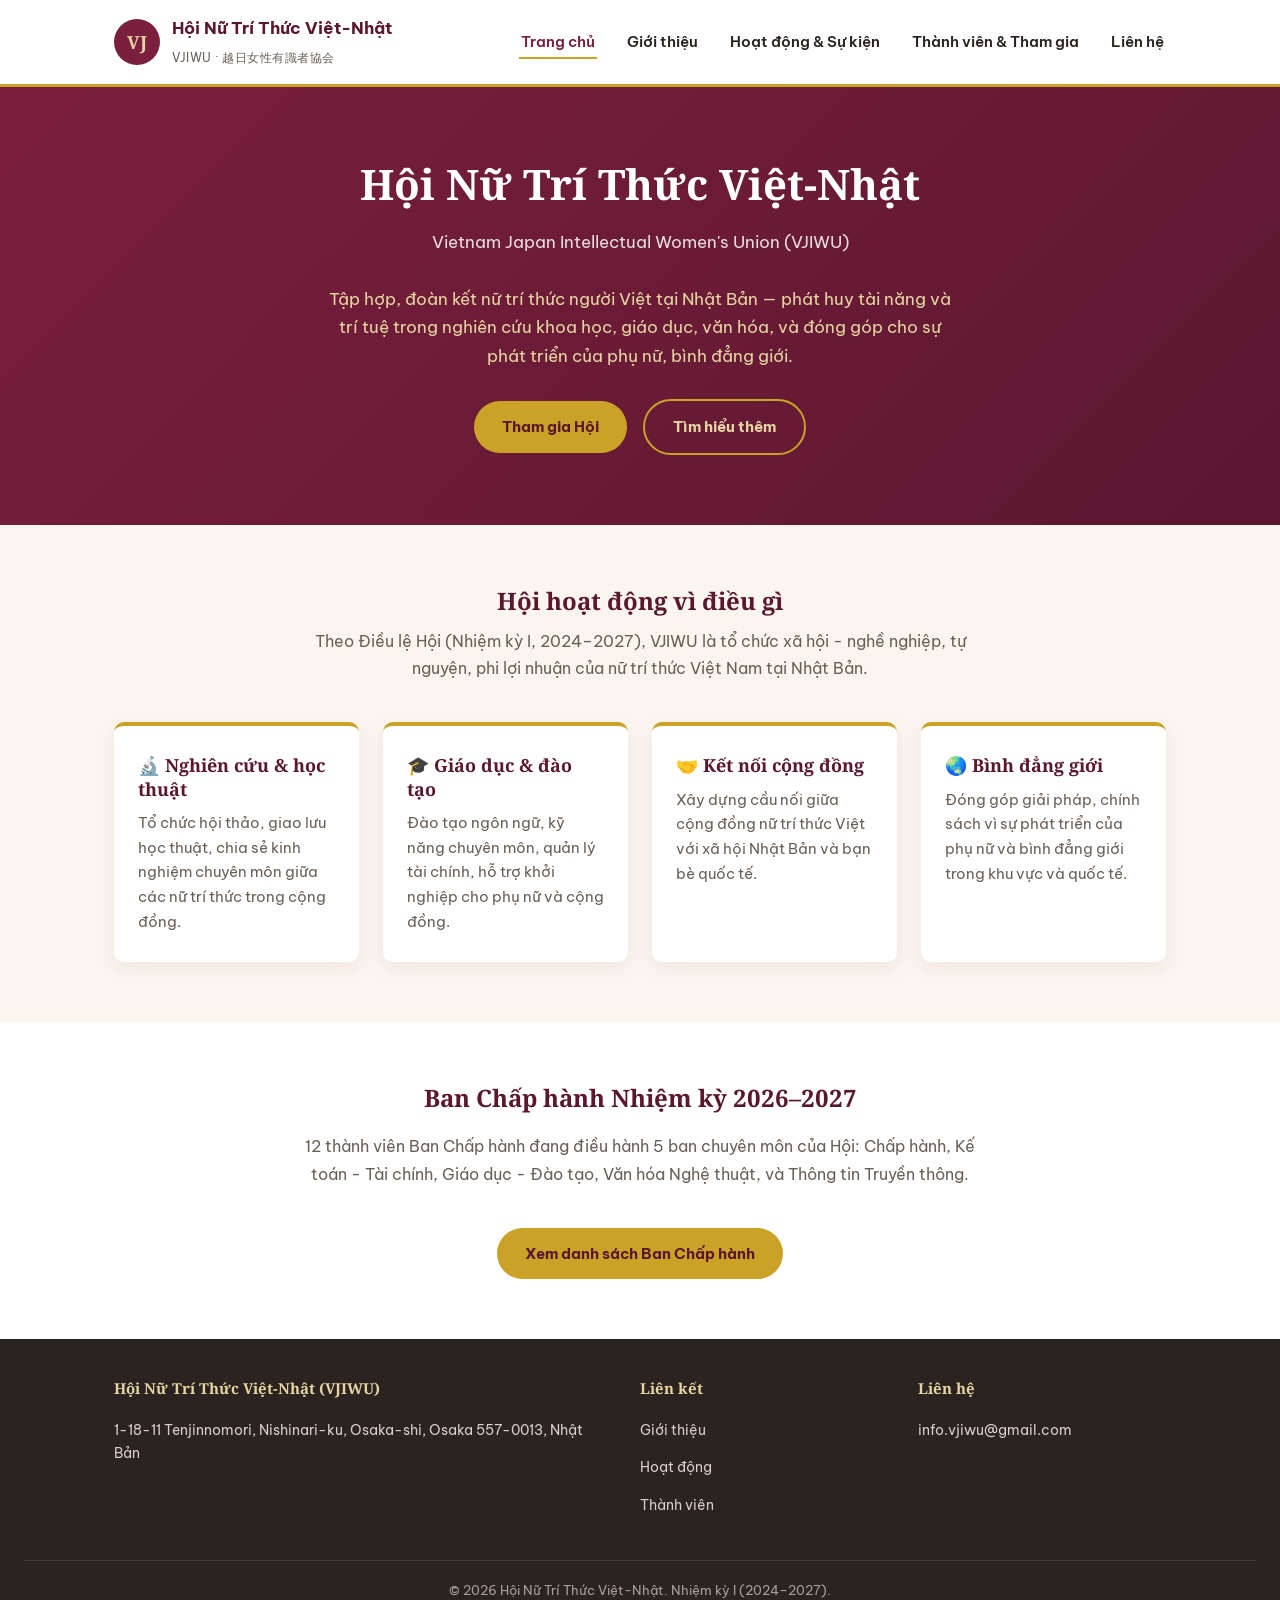
==== index.html @ aff11910 "Add files via upload" ====
<!DOCTYPE html>
<html lang="vi">
<head>
<meta charset="UTF-8">
<meta name="viewport" content="width=device-width, initial-scale=1.0">
<title>Hội Nữ Trí Thức Việt-Nhật (VJIWU)</title>
<meta name="description" content="Hội Nữ Trí Thức Việt-Nhật (VJIWU) - tập hợp, đoàn kết nữ trí thức người Việt tại Nhật Bản, thúc đẩy nghiên cứu, giáo dục, văn hóa và bình đẳng giới.">
<link rel="preconnect" href="https://fonts.googleapis.com">
<link href="https://fonts.googleapis.com/css2?family=Be+Vietnam+Pro:wght@400;500;600;700&family=Noto+Serif:wght@600;700&display=swap" rel="stylesheet">
<link rel="stylesheet" href="css/style.css">
</head>
<body>

<header class="site-header">
  <div class="nav-wrap">
    <div class="brand">
      <div class="brand-logo">VJ</div>
      <div class="brand-text">
        <span class="name-vi">Hội Nữ Trí Thức Việt-Nhật</span>
        <span class="name-en">VJIWU · 越日女性有識者協会</span>
      </div>
    </div>
    <button class="menu-toggle" aria-label="Mở menu">&#9776;</button>
    <nav class="main-nav">
      <ul>
        <li><a href="index.html" class="active">Trang chủ</a></li>
        <li><a href="gioi-thieu.html">Giới thiệu</a></li>
        <li><a href="hoat-dong.html">Hoạt động &amp; Sự kiện</a></li>
        <li><a href="thanh-vien.html">Thành viên &amp; Tham gia</a></li>
        <li><a href="lien-he.html">Liên hệ</a></li>
      </ul>
    </nav>
  </div>
</header>

<section class="hero">
  <div class="container">
    <h1>Hội Nữ Trí Thức Việt-Nhật</h1>
    <p class="hero-sub">Vietnam Japan Intellectual Women's Union (VJIWU)</p>
    <p>Tập hợp, đoàn kết nữ trí thức người Việt tại Nhật Bản — phát huy tài năng và trí tuệ trong nghiên cứu khoa học, giáo dục, văn hóa, và đóng góp cho sự phát triển của phụ nữ, bình đẳng giới.</p>
    <a href="thanh-vien.html#tham-gia" class="btn">Tham gia Hội</a>
    <a href="gioi-thieu.html" class="btn btn-outline" style="margin-left:12px;">Tìm hiểu thêm</a>
  </div>
</section>

<section class="block">
  <div class="container">
    <h2 class="section-title">Hội hoạt động vì điều gì</h2>
    <p class="section-lede">Theo Điều lệ Hội (Nhiệm kỳ I, 2024–2027), VJIWU là tổ chức xã hội - nghề nghiệp, tự nguyện, phi lợi nhuận của nữ trí thức Việt Nam tại Nhật Bản.</p>
    <div class="grid">
      <div class="card">
        <h3>🔬 Nghiên cứu &amp; học thuật</h3>
        <p>Tổ chức hội thảo, giao lưu học thuật, chia sẻ kinh nghiệm chuyên môn giữa các nữ trí thức trong cộng đồng.</p>
      </div>
      <div class="card">
        <h3>🎓 Giáo dục &amp; đào tạo</h3>
        <p>Đào tạo ngôn ngữ, kỹ năng chuyên môn, quản lý tài chính, hỗ trợ khởi nghiệp cho phụ nữ và cộng đồng.</p>
      </div>
      <div class="card">
        <h3>🤝 Kết nối cộng đồng</h3>
        <p>Xây dựng cầu nối giữa cộng đồng nữ trí thức Việt với xã hội Nhật Bản và bạn bè quốc tế.</p>
      </div>
      <div class="card">
        <h3>🌏 Bình đẳng giới</h3>
        <p>Đóng góp giải pháp, chính sách vì sự phát triển của phụ nữ và bình đẳng giới trong khu vực và quốc tế.</p>
      </div>
    </div>
  </div>
</section>

<section class="block alt">
  <div class="container" style="text-align:center;">
    <h2>Ban Chấp hành Nhiệm kỳ 2026–2027</h2>
    <p class="section-lede">12 thành viên Ban Chấp hành đang điều hành 5 ban chuyên môn của Hội: Chấp hành, Kế toán - Tài chính, Giáo dục - Đào tạo, Văn hóa Nghệ thuật, và Thông tin Truyền thông.</p>
    <a href="thanh-vien.html" class="btn">Xem danh sách Ban Chấp hành</a>
  </div>
</section>

<footer class="site-footer">
  <div class="container">
    <div>
      <h4>Hội Nữ Trí Thức Việt-Nhật (VJIWU)</h4>
      <p>1-18-11 Tenjinnomori, Nishinari-ku, Osaka-shi, Osaka 557-0013, Nhật Bản</p>
    </div>
    <div>
      <h4>Liên kết</h4>
      <p><a href="gioi-thieu.html">Giới thiệu</a></p>
      <p><a href="hoat-dong.html">Hoạt động</a></p>
      <p><a href="thanh-vien.html">Thành viên</a></p>
    </div>
    <div>
      <h4>Liên hệ</h4>
      <p><a href="mailto:info.vjiwu@gmail.com">info.vjiwu@gmail.com</a></p>
    </div>
  </div>
  <div class="footer-bottom">© 2026 Hội Nữ Trí Thức Việt-Nhật. Nhiệm kỳ I (2024–2027).</div>
</footer>

<script src="js/main.js"></script>
</body>
</html>
---- css/style.css ----
/* ===== Hội Nữ Trí Thức Việt-Nhật (VJIWU) — Style dùng chung ===== */

:root {
  --maroon: #7a1f3d;
  --maroon-dark: #5c1730;
  --gold: #c9a227;
  --gold-light: #e6d5a3;
  --cream: #faf6ef;
  --ink: #2b2320;
  --gray: #6b6058;
  --white: #ffffff;
  --radius: 10px;
  --shadow: 0 6px 20px rgba(122, 31, 61, 0.08);
  --max-width: 1100px;
}

* { box-sizing: border-box; }

html { scroll-behavior: smooth; }

body {
  margin: 0;
  font-family: "Be Vietnam Pro", "Noto Sans", Arial, sans-serif;
  color: var(--ink);
  background: var(--cream);
  line-height: 1.7;
}

h1, h2, h3, h4 {
  font-family: "Noto Serif", Georgia, serif;
  color: var(--maroon-dark);
  line-height: 1.3;
  margin-top: 0;
}

a { color: var(--maroon); text-decoration: none; }
a:hover { color: var(--gold); }

img { max-width: 100%; display: block; }

.container {
  max-width: var(--max-width);
  margin: 0 auto;
  padding: 0 24px;
}

/* ===== Header / Nav ===== */
header.site-header {
  background: var(--white);
  border-bottom: 3px solid var(--gold);
  position: sticky;
  top: 0;
  z-index: 100;
}

.nav-wrap {
  display: flex;
  align-items: center;
  justify-content: space-between;
  padding: 14px 24px;
  max-width: var(--max-width);
  margin: 0 auto;
}

.brand {
  display: flex;
  align-items: center;
  gap: 12px;
}

.brand-logo {
  width: 46px;
  height: 46px;
  border-radius: 50%;
  background: var(--maroon);
  color: var(--gold-light);
  display: flex;
  align-items: center;
  justify-content: center;
  font-family: "Noto Serif", serif;
  font-weight: 700;
  font-size: 18px;
  flex-shrink: 0;
}

.brand-text .name-vi {
  font-weight: 700;
  color: var(--maroon-dark);
  font-size: 17px;
  display: block;
}

.brand-text .name-en {
  font-size: 12px;
  color: var(--gray);
  letter-spacing: 0.5px;
}

nav.main-nav ul {
  list-style: none;
  display: flex;
  gap: 28px;
  margin: 0;
  padding: 0;
}

nav.main-nav a {
  color: var(--ink);
  font-weight: 600;
  font-size: 15px;
  padding: 6px 2px;
  border-bottom: 2px solid transparent;
}

nav.main-nav a.active,
nav.main-nav a:hover {
  color: var(--maroon);
  border-bottom-color: var(--gold);
}

.menu-toggle {
  display: none;
  background: none;
  border: none;
  font-size: 26px;
  color: var(--maroon-dark);
  cursor: pointer;
}

@media (max-width: 760px) {
  .menu-toggle { display: block; }
  nav.main-nav {
    display: none;
    width: 100%;
    order: 3;
  }
  nav.main-nav.open { display: block; }
  nav.main-nav ul {
    flex-direction: column;
    gap: 0;
    padding: 10px 0;
  }
  nav.main-nav li { border-top: 1px solid #eee; }
  nav.main-nav a { display: block; padding: 12px 4px; }
  .nav-wrap { flex-wrap: wrap; }
}

/* ===== Hero ===== */
.hero {
  background: linear-gradient(135deg, var(--maroon) 0%, var(--maroon-dark) 100%);
  color: var(--white);
  padding: 70px 24px;
  text-align: center;
}

.hero h1 {
  color: var(--white);
  font-size: clamp(28px, 4vw, 42px);
  max-width: 780px;
  margin: 0 auto 16px;
}

.hero p {
  color: var(--gold-light);
  max-width: 640px;
  margin: 0 auto 28px;
  font-size: 17px;
}

.hero-sub {
  color: rgba(255,255,255,0.85) !important;
}

.btn {
  display: inline-block;
  background: var(--gold);
  color: var(--maroon-dark);
  font-weight: 700;
  padding: 13px 28px;
  border-radius: 30px;
  border: none;
  cursor: pointer;
  font-size: 15px;
  transition: transform 0.15s ease, box-shadow 0.15s ease;
}

.btn:hover {
  color: var(--maroon-dark);
  transform: translateY(-2px);
  box-shadow: 0 8px 18px rgba(0,0,0,0.18);
}

.btn-outline {
  background: transparent;
  border: 2px solid var(--gold);
  color: var(--gold-light);
}

/* ===== Page header (non-home) ===== */
.page-hero {
  background: var(--maroon-dark);
  color: var(--white);
  padding: 48px 24px;
  text-align: center;
}
.page-hero h1 { color: var(--white); margin-bottom: 8px; }
.page-hero p { color: var(--gold-light); margin: 0; }

/* ===== Sections ===== */
section.block {
  padding: 60px 0;
}

section.block.alt {
  background: var(--white);
}

.section-title {
  text-align: center;
  margin-bottom: 12px;
}

.section-lede {
  text-align: center;
  color: var(--gray);
  max-width: 680px;
  margin: 0 auto 40px;
}

/* ===== Cards / Grid ===== */
.grid {
  display: grid;
  gap: 24px;
  grid-template-columns: repeat(auto-fit, minmax(240px, 1fr));
}

.card {
  background: var(--white);
  border-radius: var(--radius);
  box-shadow: var(--shadow);
  padding: 28px 24px;
  border-top: 4px solid var(--gold);
}

.card h3 { font-size: 18px; margin-bottom: 10px; }
.card p { color: var(--gray); font-size: 14.5px; margin: 0; }

/* ===== Board member cards ===== */
.member-card {
  background: var(--white);
  border-radius: var(--radius);
  box-shadow: var(--shadow);
  padding: 22px;
  text-align: center;
}

.member-avatar {
  width: 78px;
  height: 78px;
  border-radius: 50%;
  background: var(--gold-light);
  color: var(--maroon-dark);
  display: flex;
  align-items: center;
  justify-content: center;
  font-weight: 700;
  font-size: 22px;
  margin: 0 auto 14px;
}

.member-name { font-weight: 700; color: var(--maroon-dark); margin-bottom: 4px; }
.member-role { color: var(--gold); font-size: 13.5px; font-weight: 600; margin-bottom: 6px; }
.member-org { color: var(--gray); font-size: 13.5px; }

.tag {
  display: inline-block;
  background: var(--cream);
  color: var(--maroon);
  border: 1px solid var(--gold-light);
  border-radius: 20px;
  padding: 3px 12px;
  font-size: 12.5px;
  margin-bottom: 8px;
}

/* ===== Timeline / list style ===== */
.info-list {
  list-style: none;
  padding: 0;
  margin: 0;
}
.info-list li {
  padding: 14px 0;
  border-bottom: 1px solid #ecdfc7;
}
.info-list strong { color: var(--maroon-dark); }

/* ===== Sample / placeholder banner ===== */
.sample-note {
  background: #fff8e6;
  border: 1px dashed var(--gold);
  color: #7a5f16;
  padding: 12px 18px;
  border-radius: var(--radius);
  font-size: 14px;
  margin-bottom: 32px;
}

/* ===== Forms ===== */
form.contact-form {
  display: grid;
  gap: 16px;
  max-width: 560px;
  margin: 0 auto;
}
form.contact-form input,
form.contact-form textarea {
  padding: 12px 14px;
  border: 1px solid #ddd0b0;
  border-radius: 8px;
  font-family: inherit;
  font-size: 15px;
  background: var(--white);
}
form.contact-form label { font-weight: 600; font-size: 14px; margin-bottom: -8px; display: block; }

/* ===== Footer ===== */
footer.site-footer {
  background: var(--ink);
  color: #d8cfc6;
  padding: 40px 24px 24px;
  font-size: 14px;
}
footer.site-footer .container {
  display: grid;
  grid-template-columns: 2fr 1fr 1fr;
  gap: 30px;
}
footer.site-footer h4 { color: var(--gold-light); font-size: 15px; }
footer.site-footer a { color: #d8cfc6; }
footer.site-footer a:hover { color: var(--gold); }
.footer-bottom {
  text-align: center;
  margin-top: 28px;
  padding-top: 18px;
  border-top: 1px solid #453b35;
  color: #a9a09a;
  font-size: 13px;
}
@media (max-width: 700px) {
  footer.site-footer .container { grid-template-columns: 1fr; }
}
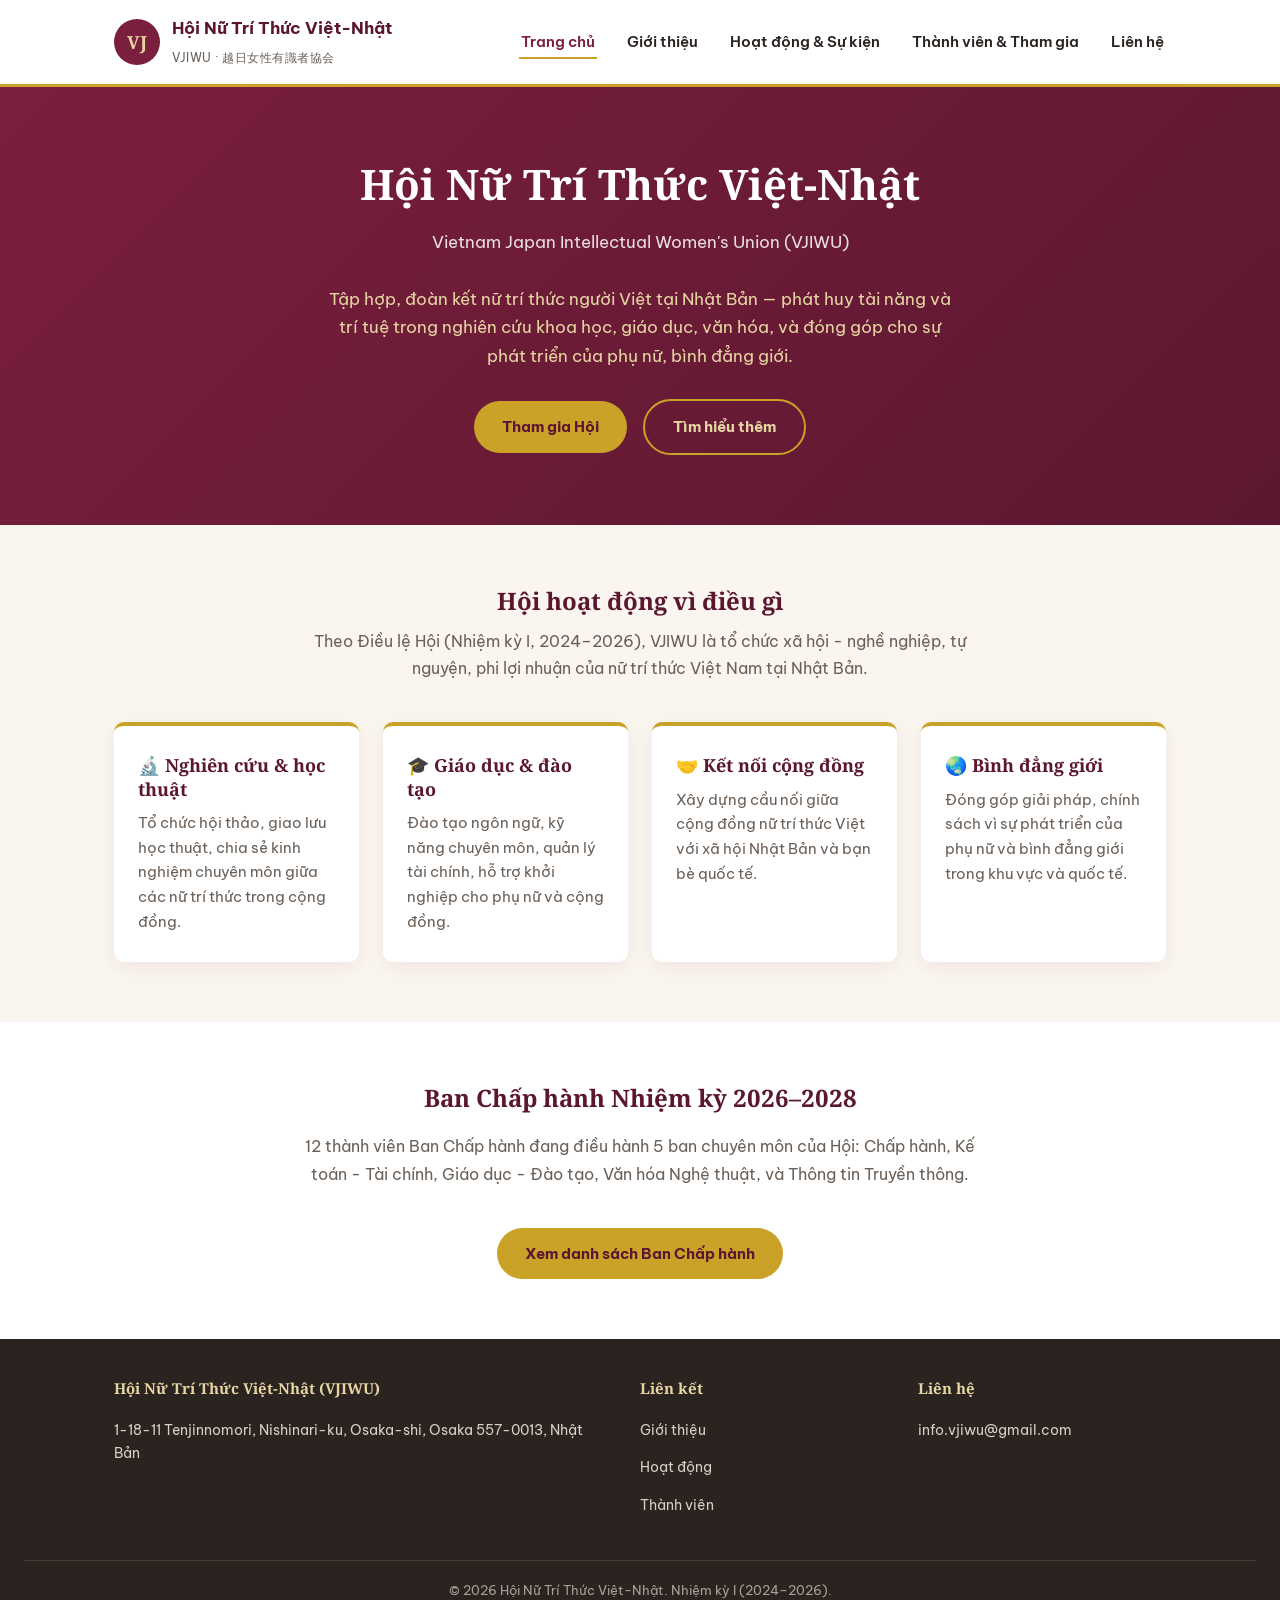
==== commit 45d64e7c: "Update index.html" ====
--- a/index.html
+++ b/index.html
@@ -46,7 +46,7 @@
 <section class="block">
   <div class="container">
     <h2 class="section-title">Hội hoạt động vì điều gì</h2>
-    <p class="section-lede">Theo Điều lệ Hội (Nhiệm kỳ I, 2024–2027), VJIWU là tổ chức xã hội - nghề nghiệp, tự nguyện, phi lợi nhuận của nữ trí thức Việt Nam tại Nhật Bản.</p>
+    <p class="section-lede">Theo Điều lệ Hội (Nhiệm kỳ I, 2024–2026), VJIWU là tổ chức xã hội - nghề nghiệp, tự nguyện, phi lợi nhuận của nữ trí thức Việt Nam tại Nhật Bản.</p>
     <div class="grid">
       <div class="card">
         <h3>🔬 Nghiên cứu &amp; học thuật</h3>
@@ -70,7 +70,7 @@
 
 <section class="block alt">
   <div class="container" style="text-align:center;">
-    <h2>Ban Chấp hành Nhiệm kỳ 2026–2027</h2>
+    <h2>Ban Chấp hành Nhiệm kỳ 2026–2028</h2>
     <p class="section-lede">12 thành viên Ban Chấp hành đang điều hành 5 ban chuyên môn của Hội: Chấp hành, Kế toán - Tài chính, Giáo dục - Đào tạo, Văn hóa Nghệ thuật, và Thông tin Truyền thông.</p>
     <a href="thanh-vien.html" class="btn">Xem danh sách Ban Chấp hành</a>
   </div>
@@ -93,7 +93,7 @@
       <p><a href="mailto:info.vjiwu@gmail.com">info.vjiwu@gmail.com</a></p>
     </div>
   </div>
-  <div class="footer-bottom">© 2026 Hội Nữ Trí Thức Việt-Nhật. Nhiệm kỳ I (2024–2027).</div>
+  <div class="footer-bottom">© 2026 Hội Nữ Trí Thức Việt-Nhật. Nhiệm kỳ I (2024–2026).</div>
 </footer>
 
 <script src="js/main.js"></script>
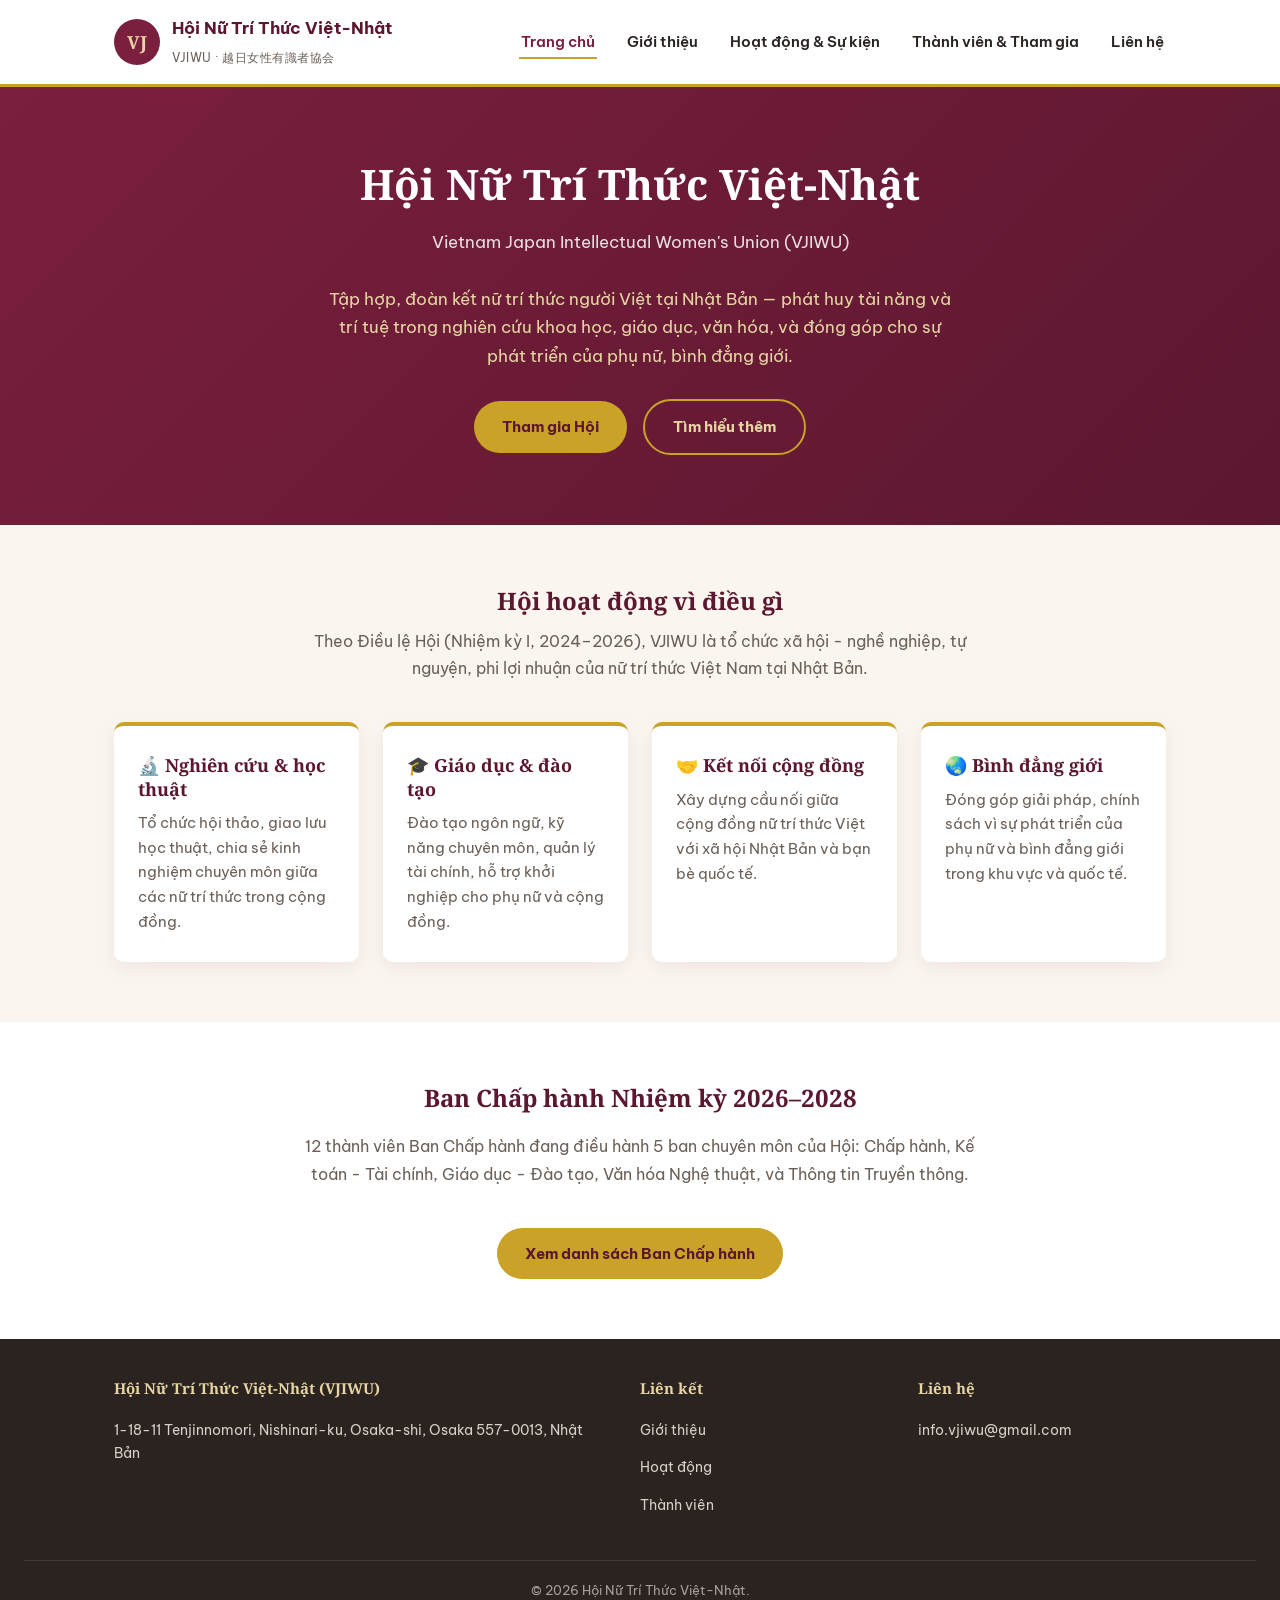
==== commit 910203fb: "Update index.html" ====
--- a/index.html
+++ b/index.html
@@ -93,7 +93,7 @@
       <p><a href="mailto:info.vjiwu@gmail.com">info.vjiwu@gmail.com</a></p>
     </div>
   </div>
-  <div class="footer-bottom">© 2026 Hội Nữ Trí Thức Việt-Nhật. Nhiệm kỳ I (2024–2026).</div>
+  <div class="footer-bottom">© 2026 Hội Nữ Trí Thức Việt-Nhật.</div>
 </footer>
 
 <script src="js/main.js"></script>
